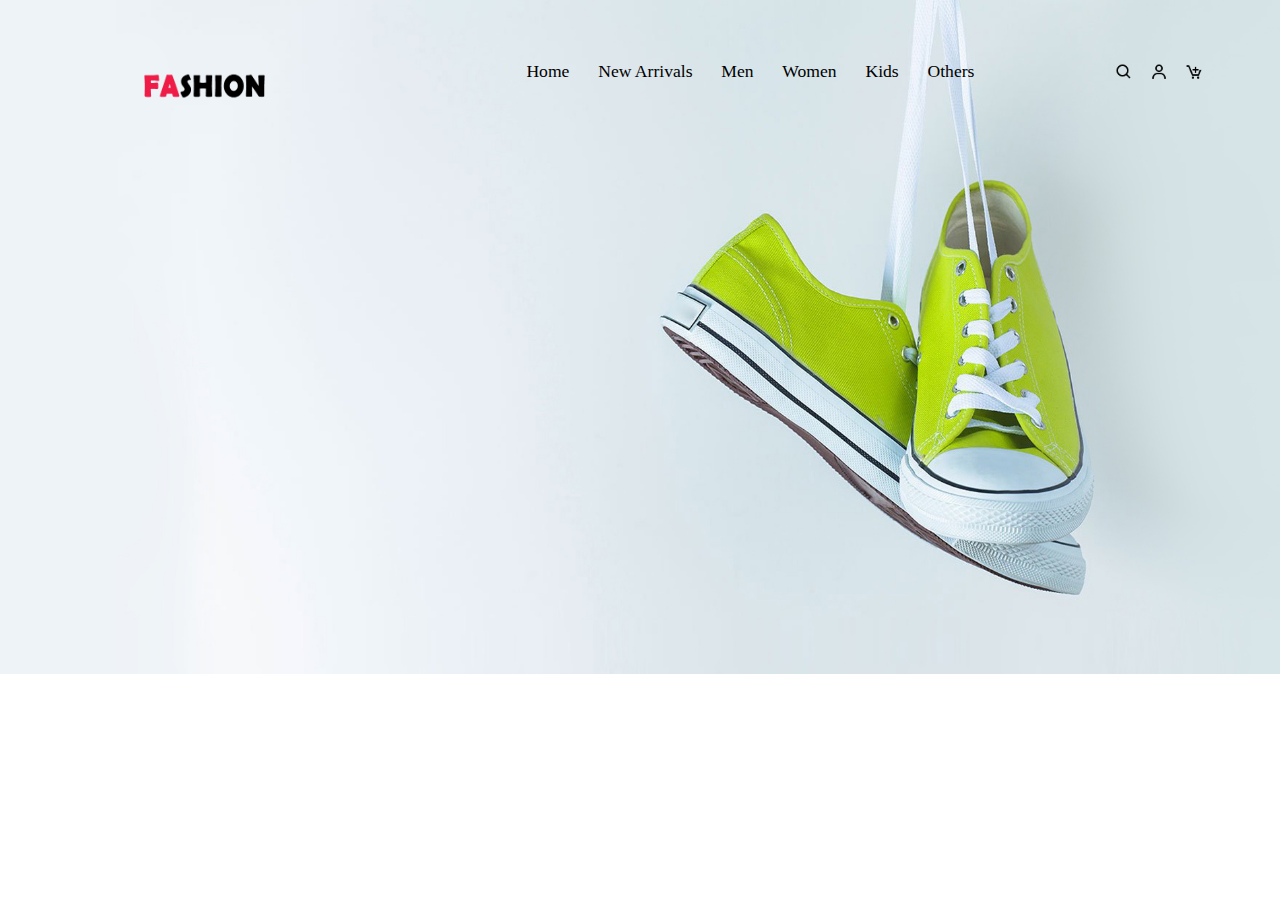
==== index1.html @ fa5ce236 "New Update" ====
<!DOCTYPE html>
<html lang="en">
<head>
    <meta charset="UTF-8">
    <meta name="viewport" content="width=device-width, initial-scale=1.0">
    <title>Fashion</title>
    <link rel="stylesheet" href="style1.css">
</head>
<body>
    <div class="container">
        <div class="row">
            <nav class="link">
                <li><img src="image/logo-4.png" class="logo" alt="logo"></li>
                <ul>
                    <li><a href="">Home</a></li>
                    <li><a href="">New Arrivals</a></li>
                    <li><a href="">Men</a></li>
                    <li><a href="">Women</a></li>
                    <li><a href="">Kids</a></li>
                    <li><a href="">Others</a></li>
                </ul>
                <div class="icon">
                    <a href=""><img src="image/icons/search.png" alt="Search"></a>
                    <a href=""><img src="image/icons/user.png" alt="User"></a>
                        <a href=""><img src="image/icons/cart.png" alt="cart"></a>
                </div>
            </nav>
        </div>
        
        
    </div>
    
</body>
</html>
---- style1.css ----
body{
    margin: 0;
    padding: 0;
    width: 100%;
    background-image: url("image/banner/7.jpg");
    background-repeat: no-repeat;
    background-size: cover;
}
.link{
    display: flex;
}
.link img{
    position: relative;
    top:7vh ;
    width: 8vw;
    left: 10vw;
}
ul{
    position: relative;
    left: 30vw;
    top: 5vh;
    width: 35%;
    display: flex;
    justify-content: space-between;
}
li{
    
    font-size: 1.1em;
    list-style-type: none;
}
li a{
    color: black;
    text-decoration: none;
}

li:hover{
    
    transform: scale(1.2);
}

li a:hover{
    color: gray;
}

.icon img{
    position: relative;
    padding-left: 1vw;
    left: 40vw;
    width: 1.4vw;
    
}
@media (max-width:800px) {
    body{
        padding: 0;
        margin: 0;
        width: 100%;
    }
    .link{
        position: relative;
        top:-4vh;
    }
    li a{

        text-decoration: none;
        color: black;
        display: block;
        font-size: 0.5em;
        padding: 3vw;
        
    }
    ul{
        position: relative;
        left: 2vw;
    }
    .icon{
        position: relative;
        left: -3vw;
    }
}
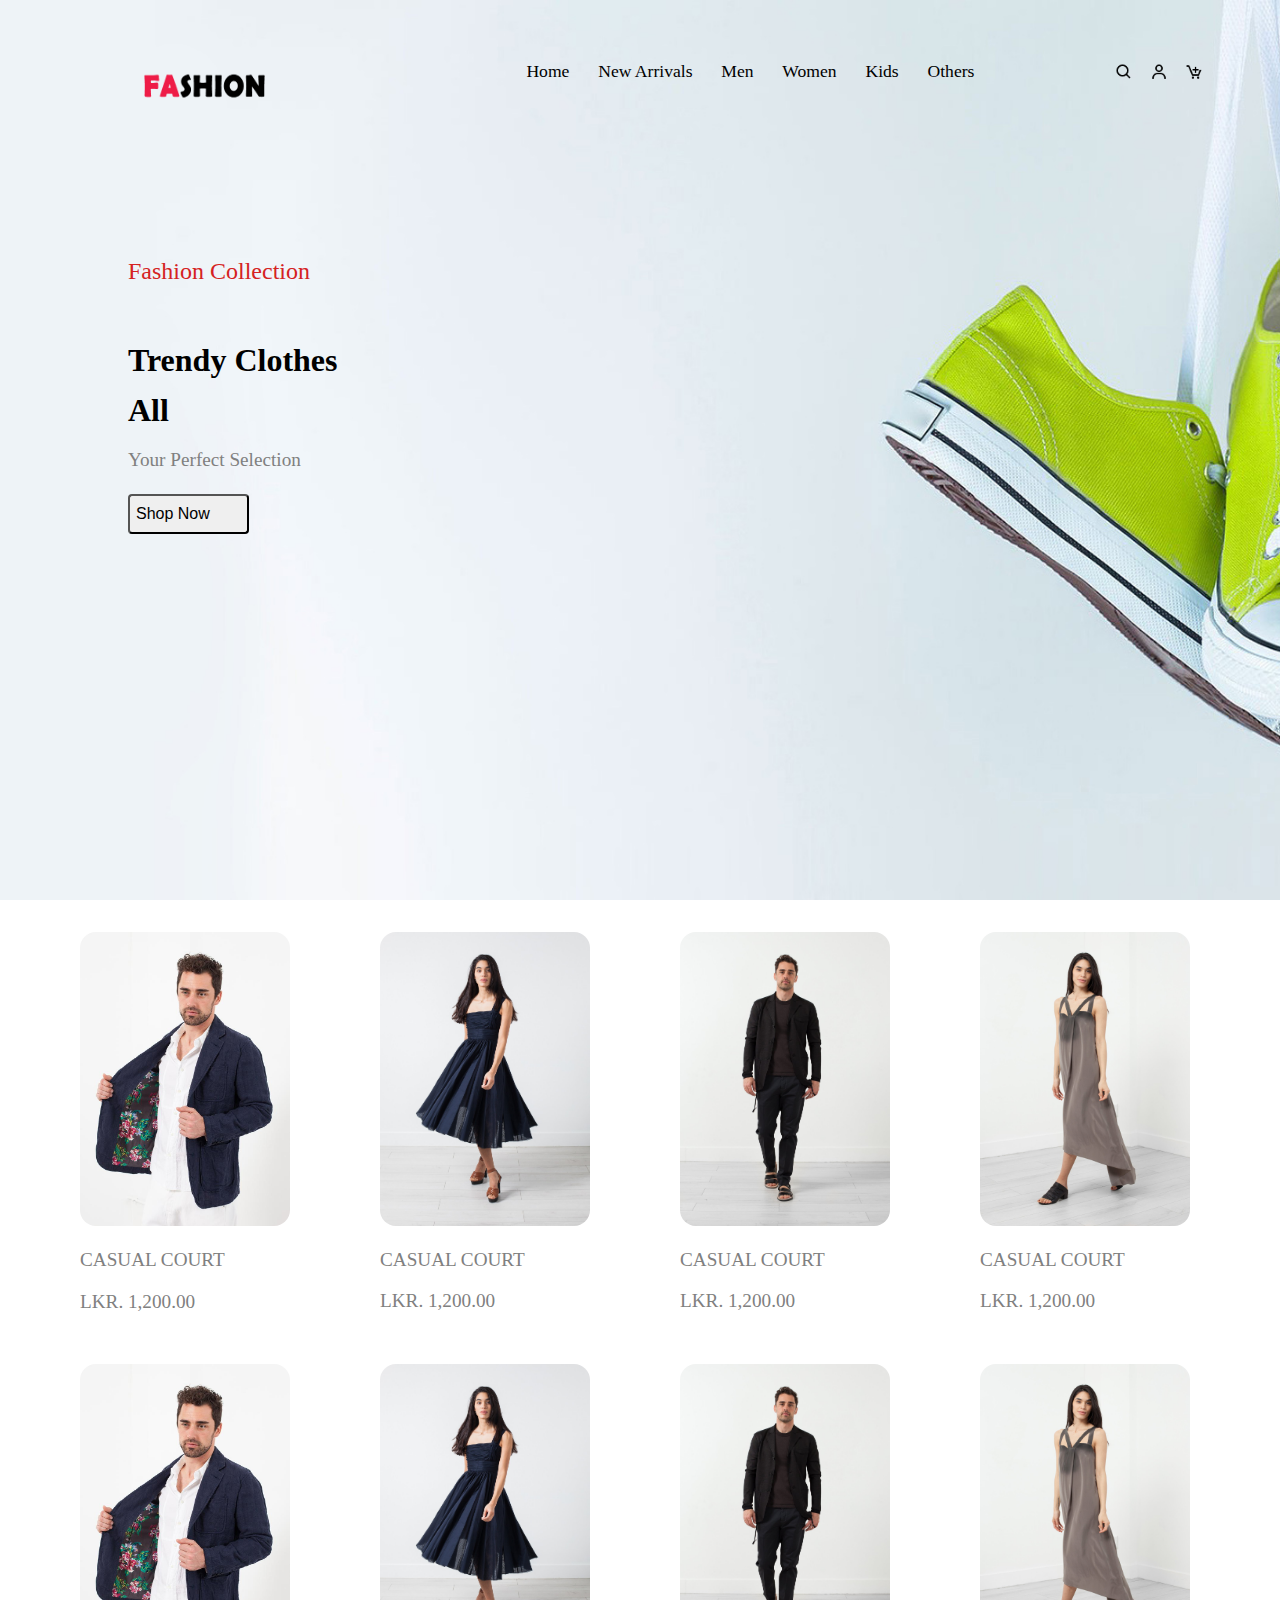
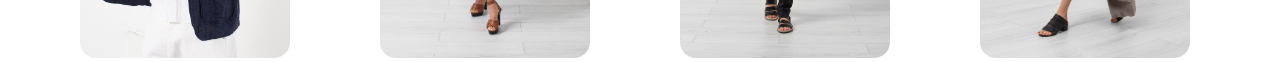
==== commit cdeaacd8: "Add Products" ====
--- a/index1.html
+++ b/index1.html
@@ -7,27 +7,70 @@
     <link rel="stylesheet" href="style1.css">
 </head>
 <body>
+    <div class="container1">
+        <nav class="link">
+            <li><img src="image/logo-4.png" class="logo" alt="logo"></li>
+            <ul>
+                <li><a href="">Home</a></li>
+                <li><a href="">New Arrivals</a></li>
+                <li><a href="">Men</a></li>
+                <li><a href="">Women</a></li>
+                <li><a href="">Kids</a></li>
+                <li><a href="">Others</a></li>
+            </ul>
+            <div class="icon">
+                <a href=""><img src="image/icons/search.png" alt="Search"></a>
+                <a href=""><img src="image/icons/user.png" alt="User"></a>
+                    <a href=""><img src="image/icons/cart.png" alt="cart"></a>
+            </div>
+        </nav>
+        <div class="row1">
+            <p class="fashion">Fashion Collection</p>
+            <h1>Trendy Clothes</h1>
+            <h1>All</h1>
+            <p>Your Perfect Selection</p>
+            <button>Shop Now</button>
+        </div>
+    </div>
     <div class="container">
         <div class="row">
-            <nav class="link">
-                <li><img src="image/logo-4.png" class="logo" alt="logo"></li>
-                <ul>
-                    <li><a href="">Home</a></li>
-                    <li><a href="">New Arrivals</a></li>
-                    <li><a href="">Men</a></li>
-                    <li><a href="">Women</a></li>
-                    <li><a href="">Kids</a></li>
-                    <li><a href="">Others</a></li>
-                </ul>
-                <div class="icon">
-                    <a href=""><img src="image/icons/search.png" alt="Search"></a>
-                    <a href=""><img src="image/icons/user.png" alt="User"></a>
-                        <a href=""><img src="image/icons/cart.png" alt="cart"></a>
-                </div>
-            </nav>
+            <div class="col">
+                 <img src="image/products/product-image6.jpg" alt="">
+                 <p>CASUAL COURT</p>
+                 <P>LKR. 1,200.00</P>
+            </div>
+            <div class="col">
+                <img src="image/products/product-image23.jpg" alt="">
+                <p>CASUAL COURT</p>
+                <P>LKR. 1,200.00</P>
+            </div>
+            <div class="col">
+                <img src="image/products/product-image35.jpg" alt="">
+                <p>CASUAL COURT</p>
+                <P>LKR. 1,200.00</P>
+            </div>
+            <div class="col">
+                <img src="image/products/product-image26.jpg" alt="">
+                <p>CASUAL COURT</p>
+                <P>LKR. 1,200.00</P>
+            </div>
         </div>
-        
-        
+    </div>
+    <div class="container">
+        <div class="row">
+            <div class="col">
+                 <img src="image/products/product-image6.jpg" alt="">
+            </div>
+            <div class="col">
+                <img src="image/products/product-image23.jpg" alt="">
+            </div>
+            <div class="col">
+                <img src="image/products/product-image35.jpg" alt="">
+            </div>
+            <div class="col">
+                  <img src="image/products/product-image26.jpg" alt="">
+            </div>
+        </div>
     </div>
     
 </body>
--- a/style1.css
+++ b/style1.css
@@ -2,6 +2,12 @@
     margin: 0;
     padding: 0;
     width: 100%;
+}
+.container1{
+    width: 100vw;
+    padding: 0;
+    margin: 0;
+    height: 100vh;
     background-image: url("image/banner/7.jpg");
     background-repeat: no-repeat;
     background-size: cover;
@@ -49,11 +55,62 @@
     width: 1.4vw;
     
 }
+
+.row1{
+    width: 90%;
+    position: relative;
+    left: 10vw;
+    top: 20vh;
+    line-height: 1.8em;
+}
+
+.fashion{
+    color: rgb(213, 34, 34);
+    font-size: 1.5em;
+    margin-bottom: 2.5em;
+}
+
+.row h1{
+    font-size: 4em;
+}
+
+p{
+    font-size: 1.2em;
+    color: gray;
+}
+
+button{
+    border-radius: .25em;
+    font-size: 1em;
+    width: 10.5%;
+    height: 2.5em;
+    text-align: left;
+
+}
+
+.row{
+    display: flex;
+    margin-left: 5em;
+}
+.col{
+    width: 60%;
+    justify-content: space-between;
+}
+.col img{
+    border-radius: 1em;
+    width: 70%;
+    align-items: center;
+    margin-top: 2em;
+}
 @media (max-width:800px) {
     body{
         padding: 0;
         margin: 0;
         width: 100%;
+    }
+    .logo{
+        padding: 0;
+        margin: 0;
     }
     .link{
         position: relative;
@@ -76,4 +133,25 @@
         position: relative;
         left: -3vw;
     }
+    .row{
+        position: relative;
+        top: 1.5vh;
+        line-height: .5em;
+    }
+    .row h1{
+        font-size: 1em;
+    }
+    .fashion{
+        font-size: 0.7em;
+        margin-bottom: 0;
+    }
+    p{
+        font-size: .5em;
+    }
+    button{
+        border-radius: .3em;
+        font-size: .5em;
+        width: 15%;
+        height: 2em;
+    }
 }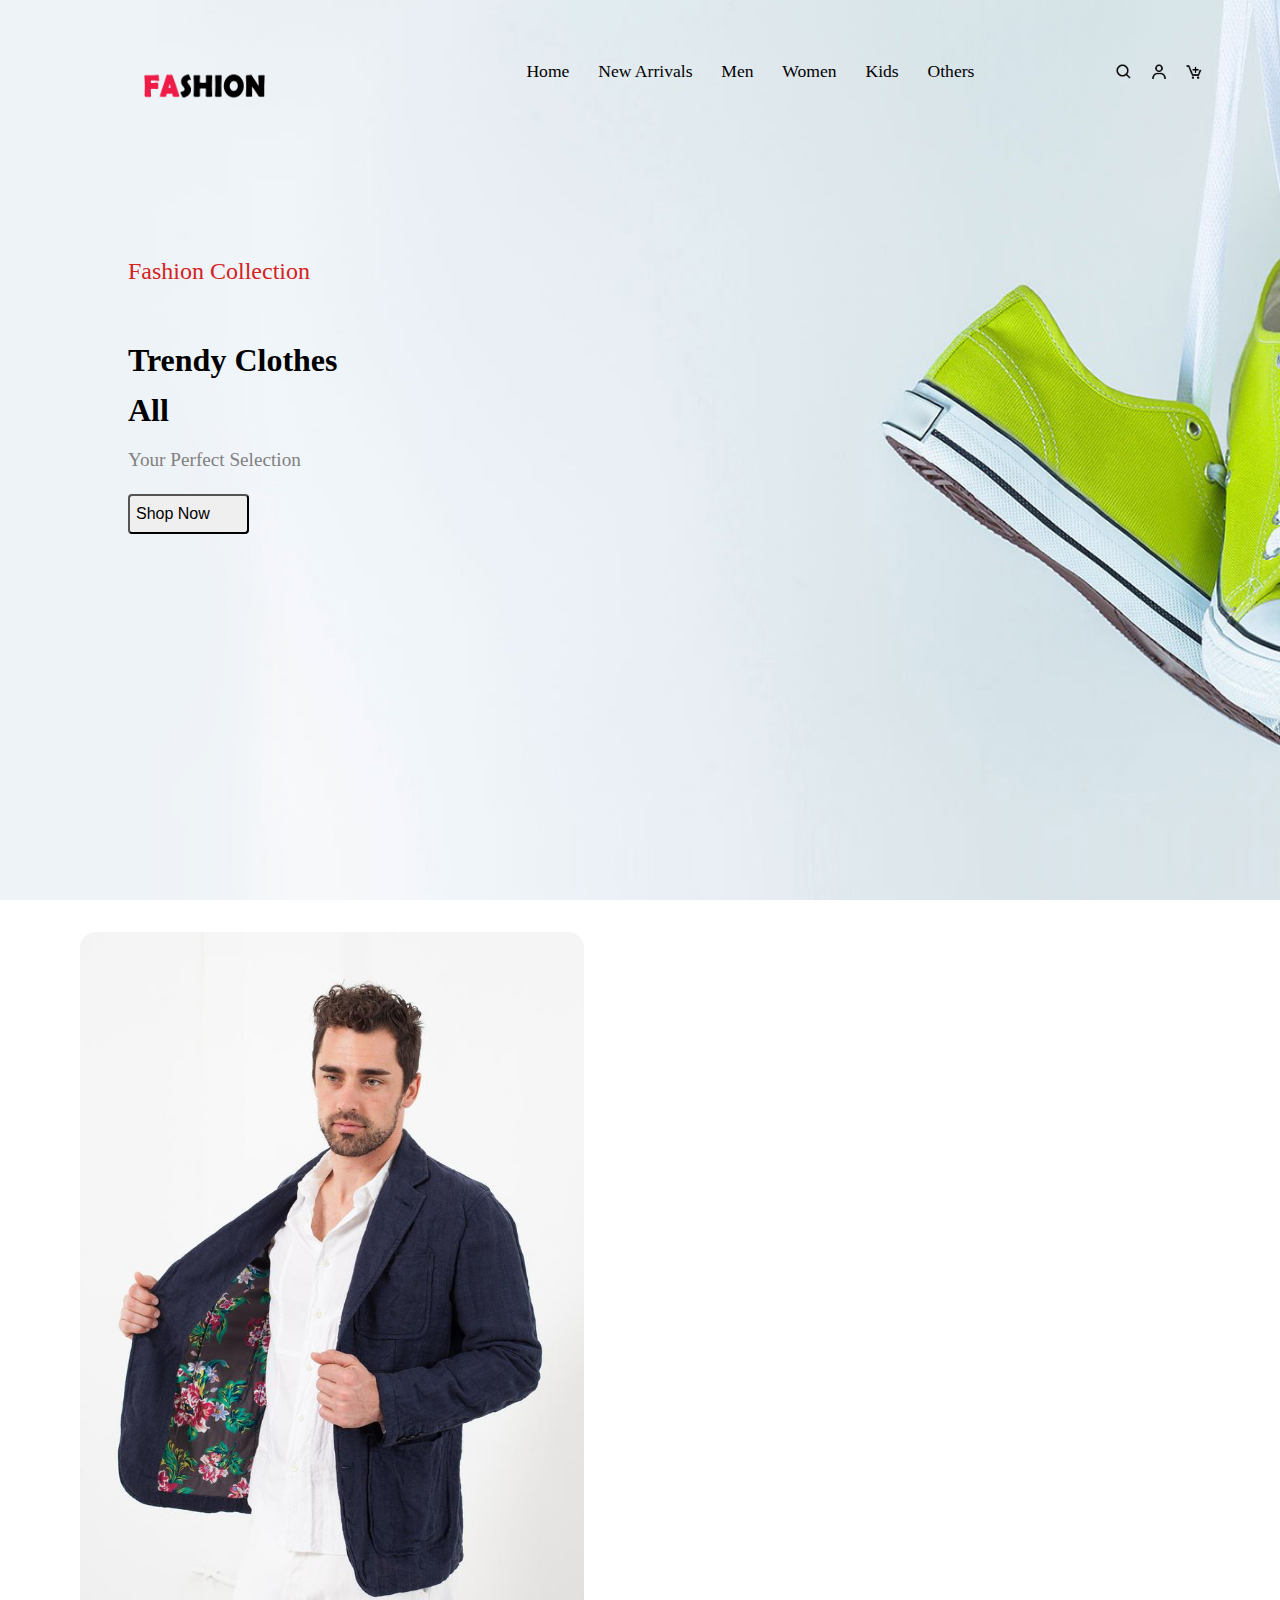
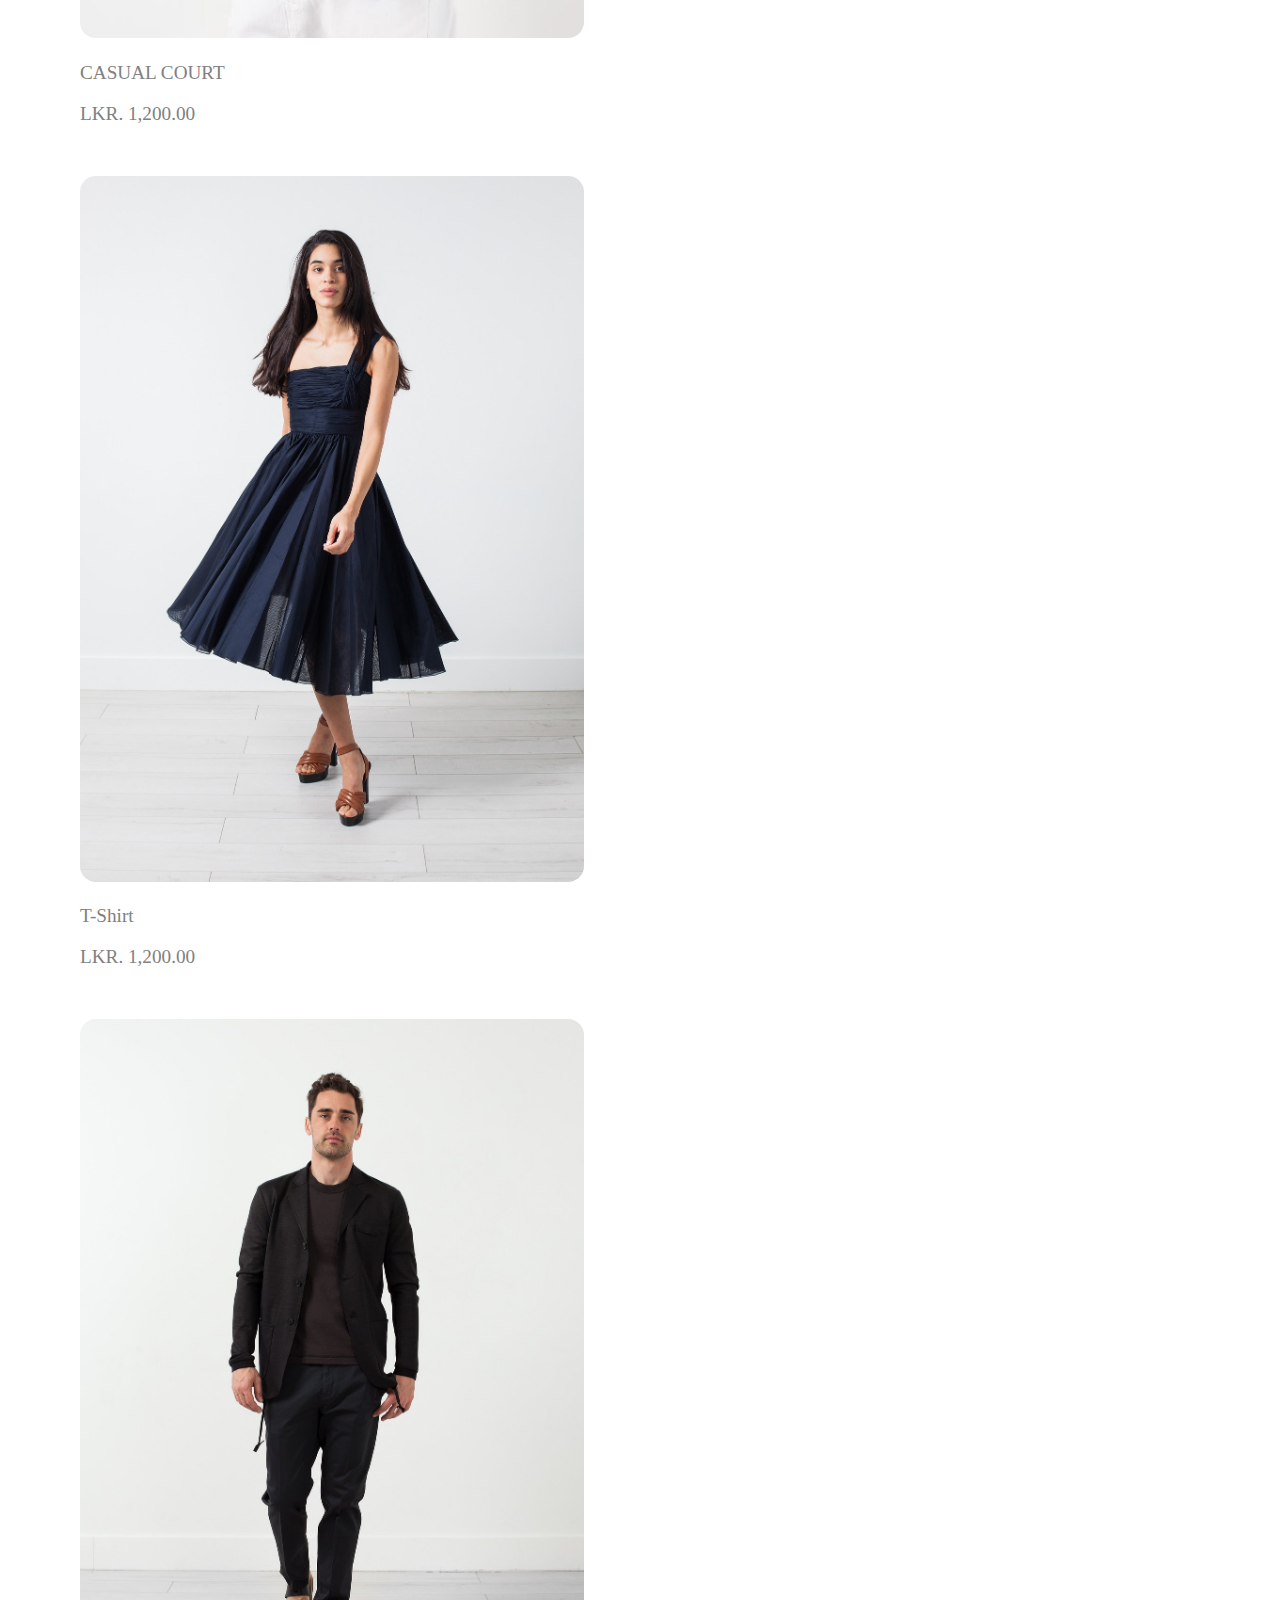
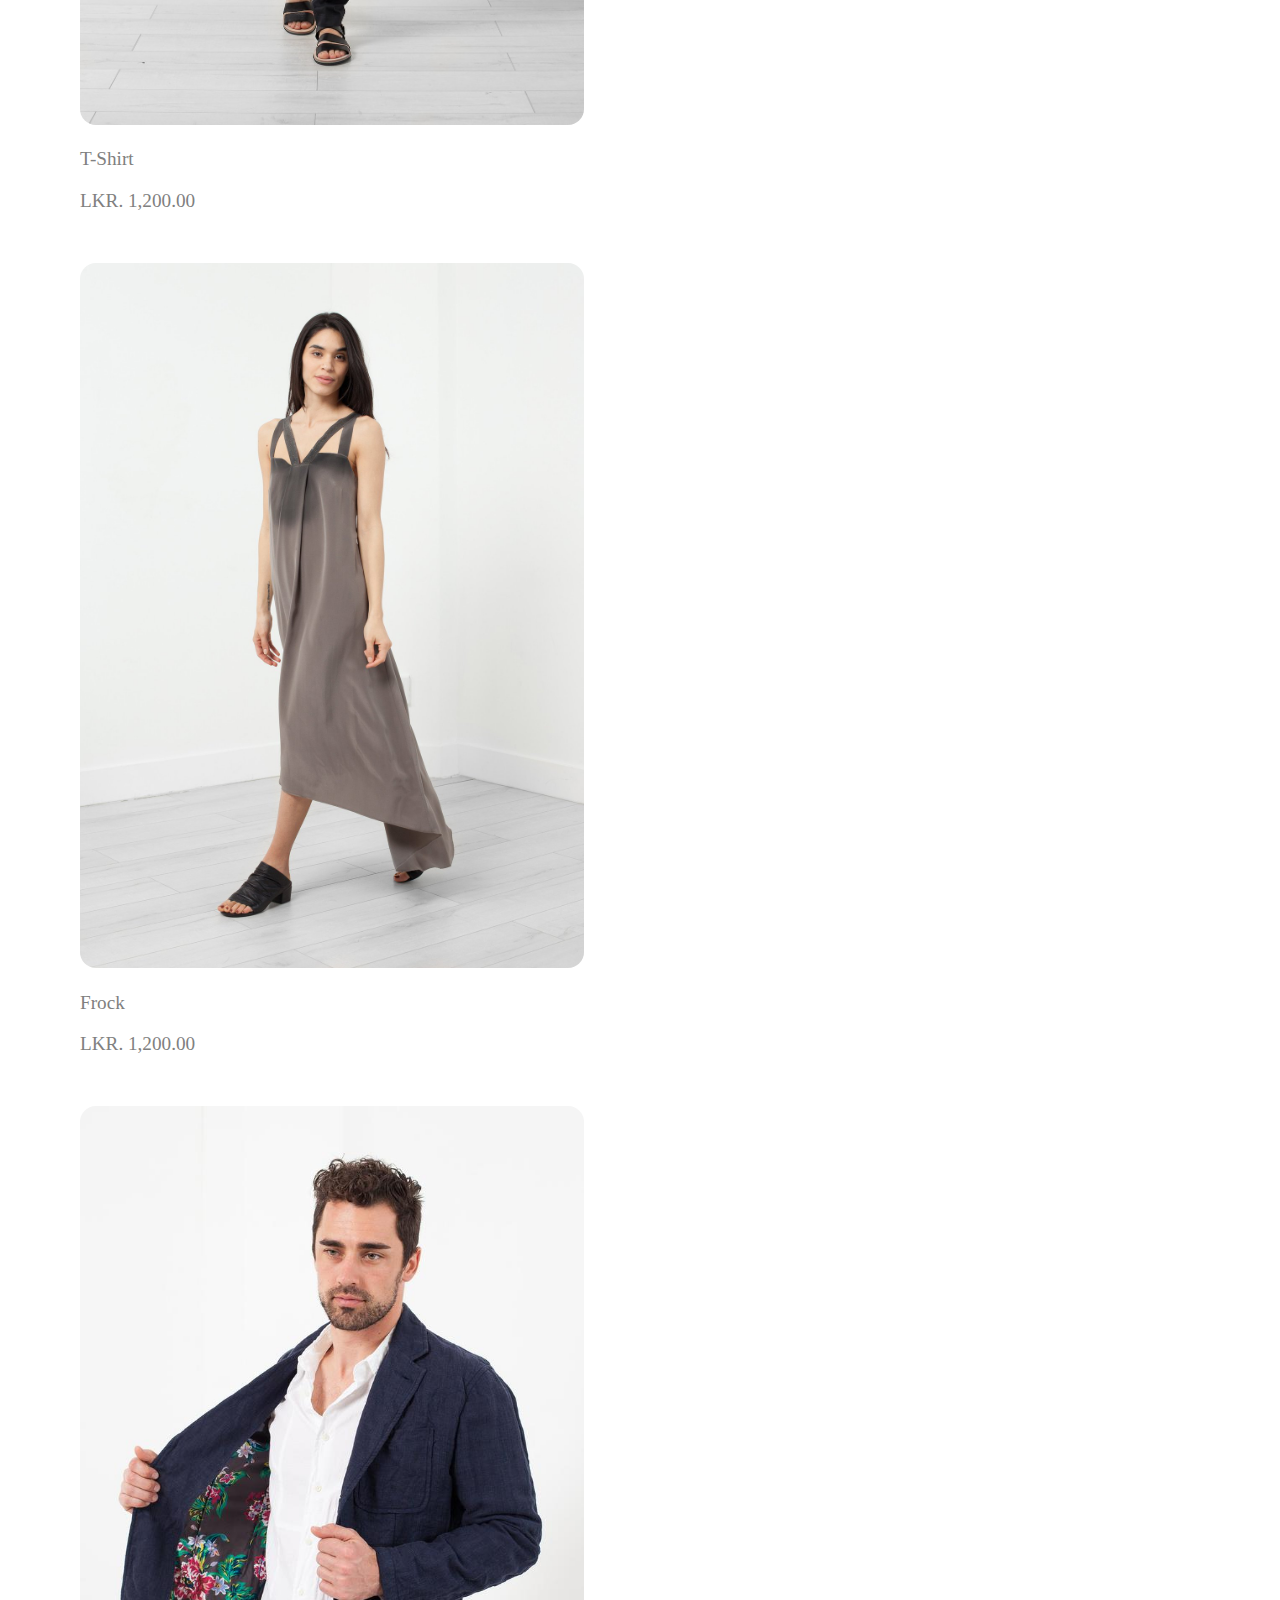
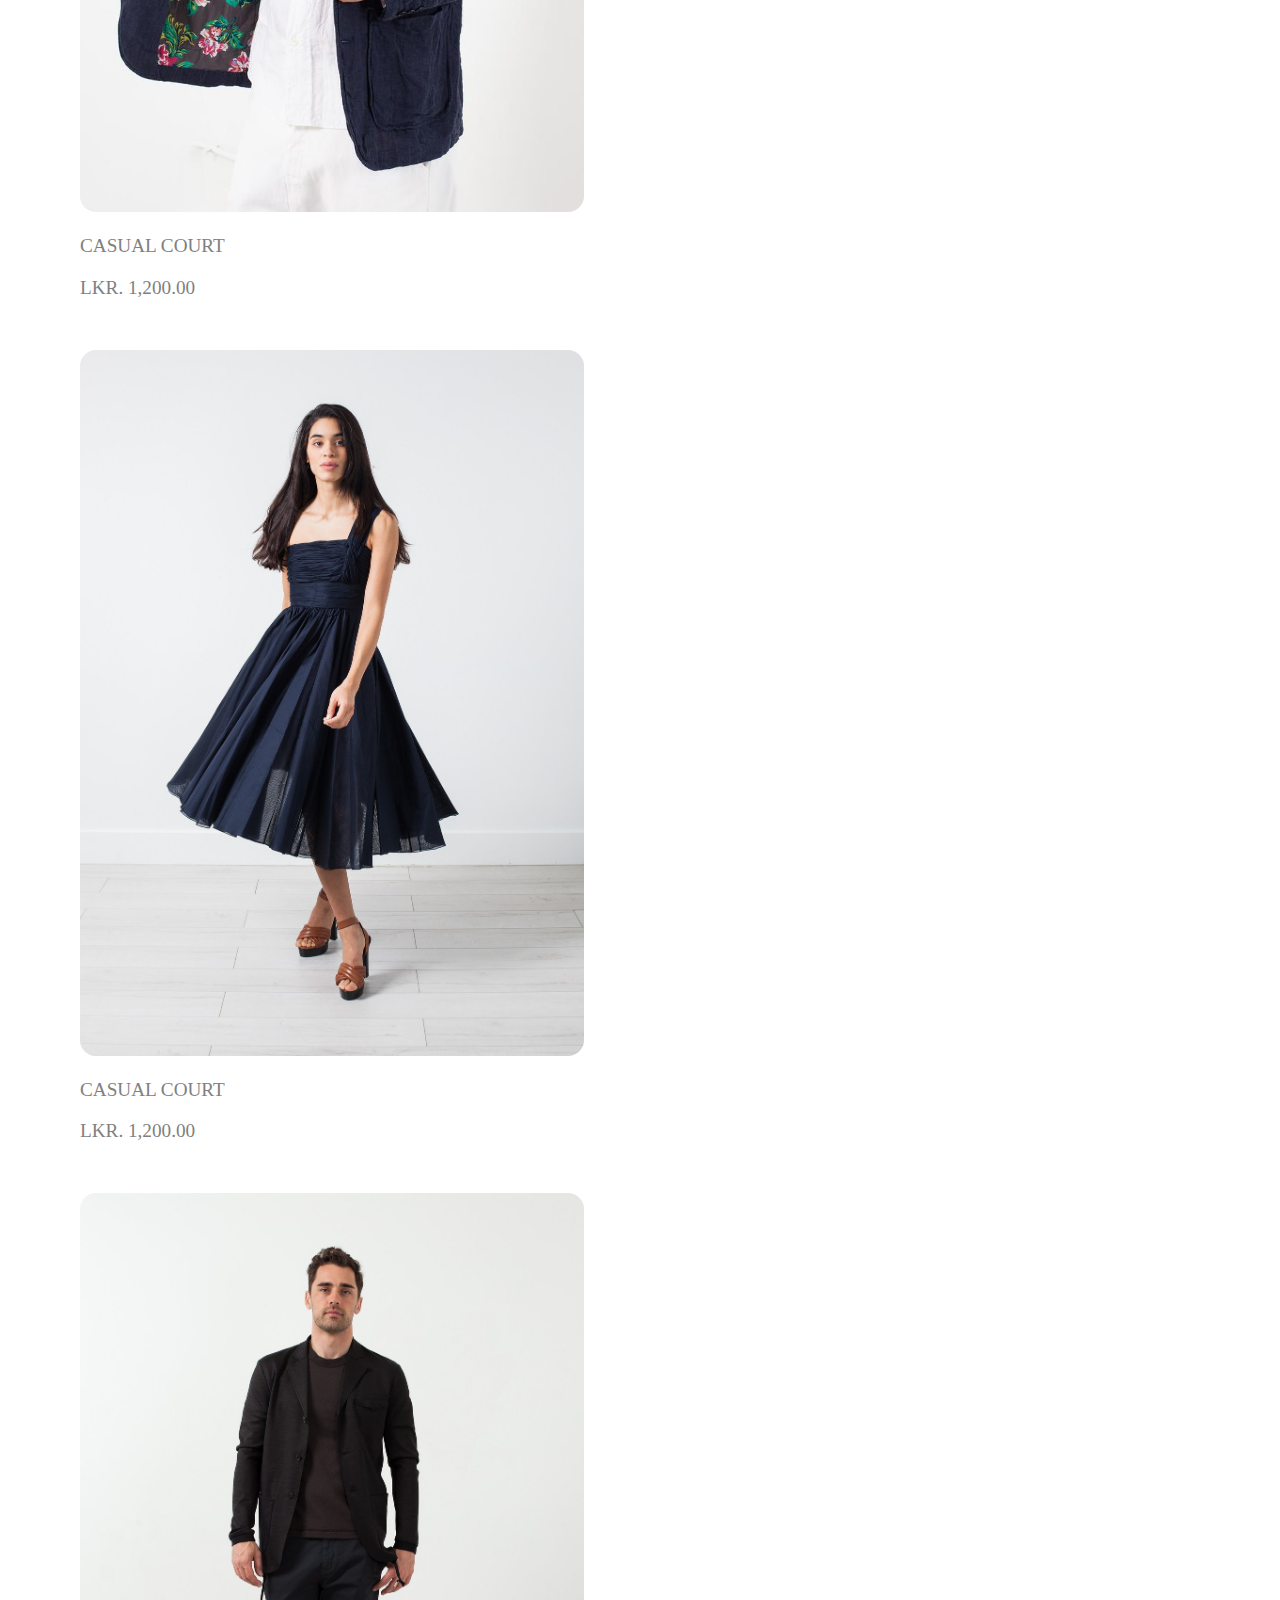
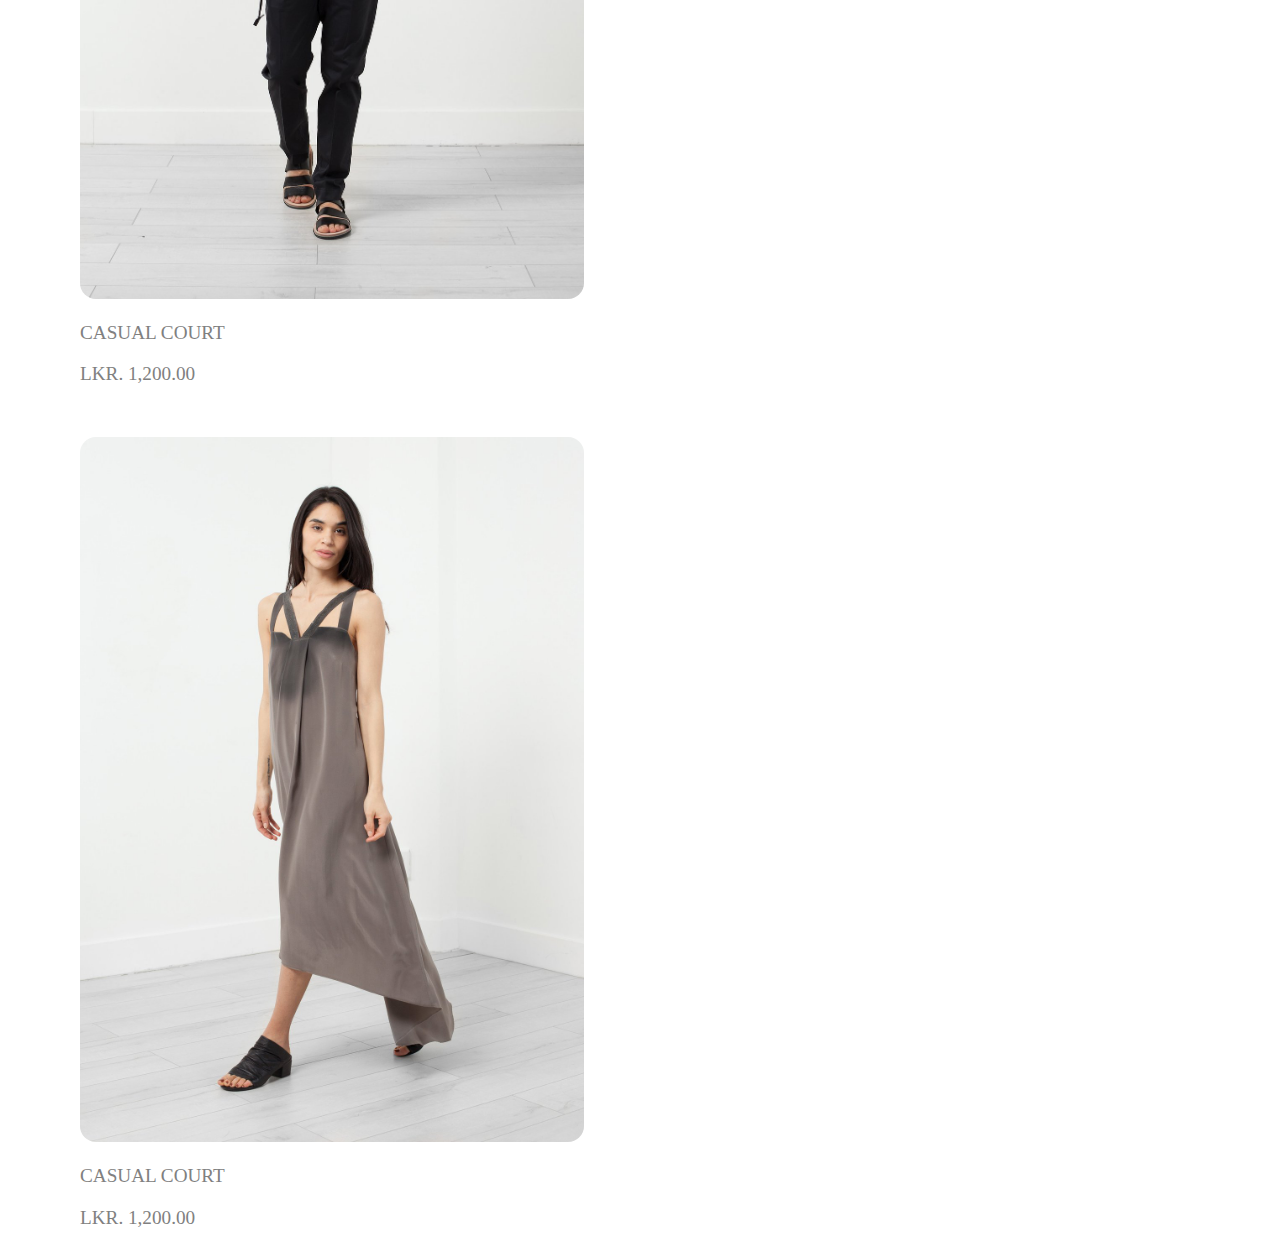
==== commit fb6572f0: "Responsive Images" ====
--- a/index1.html
+++ b/index1.html
@@ -34,44 +34,52 @@
     </div>
     <div class="container">
         <div class="row">
-            <div class="col">
+            <div class="col c1">
                  <img src="image/products/product-image6.jpg" alt="">
                  <p>CASUAL COURT</p>
                  <P>LKR. 1,200.00</P>
             </div>
-            <div class="col">
+            <div class="col c2">
+                <img src="image/products/product-image23.jpg" alt="">
+                <p>T-Shirt</p>
+                <P>LKR. 1,200.00</P>
+            </div>
+            <div class="col c3">
+                <img src="image/products/product-image35.jpg" alt="">
+                <p>T-Shirt</p>
+                <P>LKR. 1,200.00</P>
+            </div>
+            <div class="col c4">
+                <img src="image/products/product-image26.jpg" alt="">
+                <p>Frock</p>
+                <P>LKR. 1,200.00</P>
+            </div>
+        </div>
+    </div>
+    <div class="container">
+        <div class="row">
+            <div class="col c1">
+                 <img src="image/products/product-image6.jpg" alt="">
+                 <p>CASUAL COURT</p>
+                 <P>LKR. 1,200.00</P>
+            </div>
+            <div class="col c2">
                 <img src="image/products/product-image23.jpg" alt="">
                 <p>CASUAL COURT</p>
                 <P>LKR. 1,200.00</P>
             </div>
-            <div class="col">
+            <div class="col c3">
                 <img src="image/products/product-image35.jpg" alt="">
                 <p>CASUAL COURT</p>
                 <P>LKR. 1,200.00</P>
             </div>
-            <div class="col">
+            <div class="col c4">
                 <img src="image/products/product-image26.jpg" alt="">
                 <p>CASUAL COURT</p>
                 <P>LKR. 1,200.00</P>
             </div>
         </div>
     </div>
-    <div class="container">
-        <div class="row">
-            <div class="col">
-                 <img src="image/products/product-image6.jpg" alt="">
-            </div>
-            <div class="col">
-                <img src="image/products/product-image23.jpg" alt="">
-            </div>
-            <div class="col">
-                <img src="image/products/product-image35.jpg" alt="">
-            </div>
-            <div class="col">
-                  <img src="image/products/product-image26.jpg" alt="">
-            </div>
-        </div>
-    </div>
     
 </body>
 </html>--- a/style1.css
+++ b/style1.css
@@ -90,6 +90,7 @@
 
 .row{
     display: flex;
+    flex-wrap: wrap;
     margin-left: 5em;
 }
 .col{
@@ -107,7 +108,19 @@
         padding: 0;
         margin: 0;
         width: 100%;
+        
     }
+    .container1{
+        width: 98vw;
+        padding: 0;
+        margin: 0;
+        height: 28vh;
+        background-repeat: no-repeat;
+        background-size: cover;
+        padding-bottom: 2vh;
+
+    }
+    
     .logo{
         padding: 0;
         margin: 0;
@@ -133,12 +146,12 @@
         position: relative;
         left: -3vw;
     }
-    .row{
+    .row1{
         position: relative;
         top: 1.5vh;
         line-height: .5em;
     }
-    .row h1{
+    .row1 h1{
         font-size: 1em;
     }
     .fashion{
@@ -149,9 +162,26 @@
         font-size: .5em;
     }
     button{
-        border-radius: .3em;
+        border-radius: .5em;
         font-size: .5em;
         width: 15%;
-        height: 2em;
+        height: 2.4em;
     }
+    
+    .c1{
+        max-width: 50%;
+    }
+    .c2{
+        max-width: 50%;
+    }
+    .c3{
+        max-width: 50%;
+    }
+    .c4{
+        max-width: 50%;
+    }
+    .container p{
+        font-size: 1em;
+    }
+    
 }